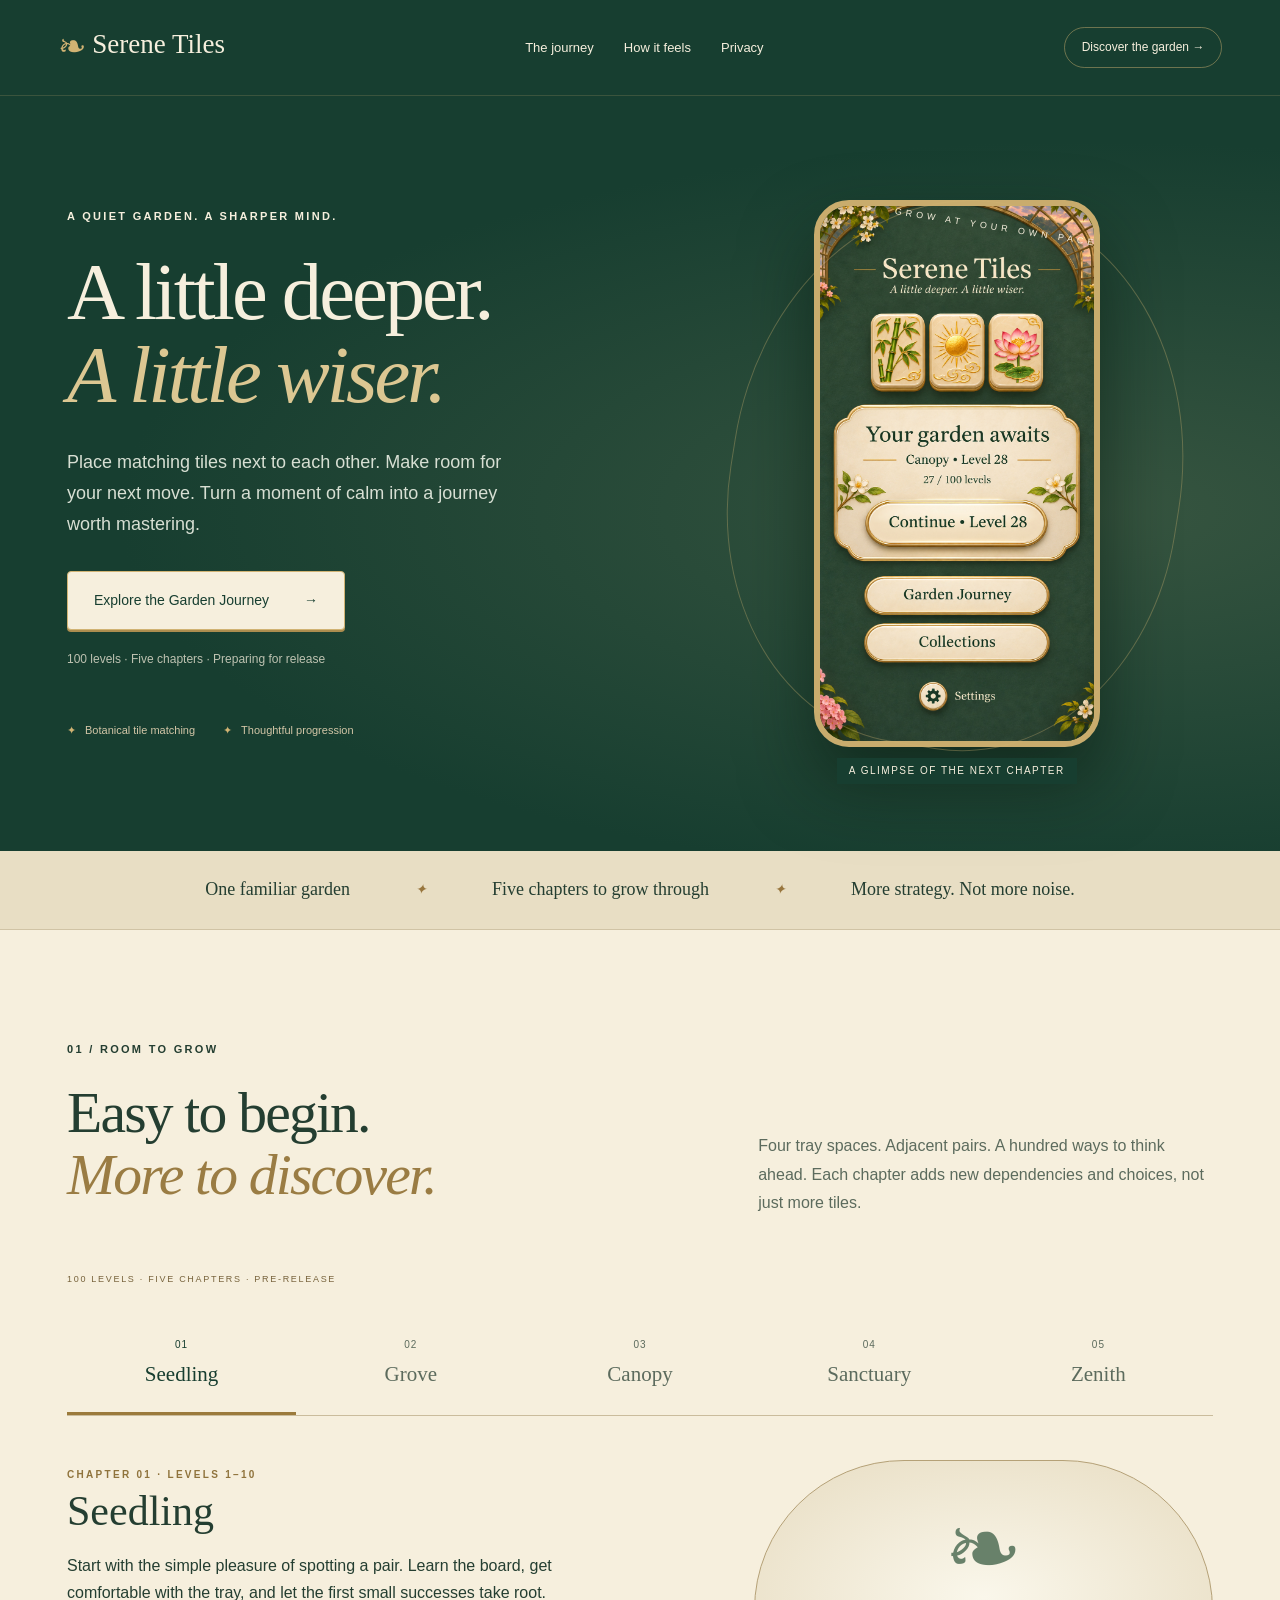
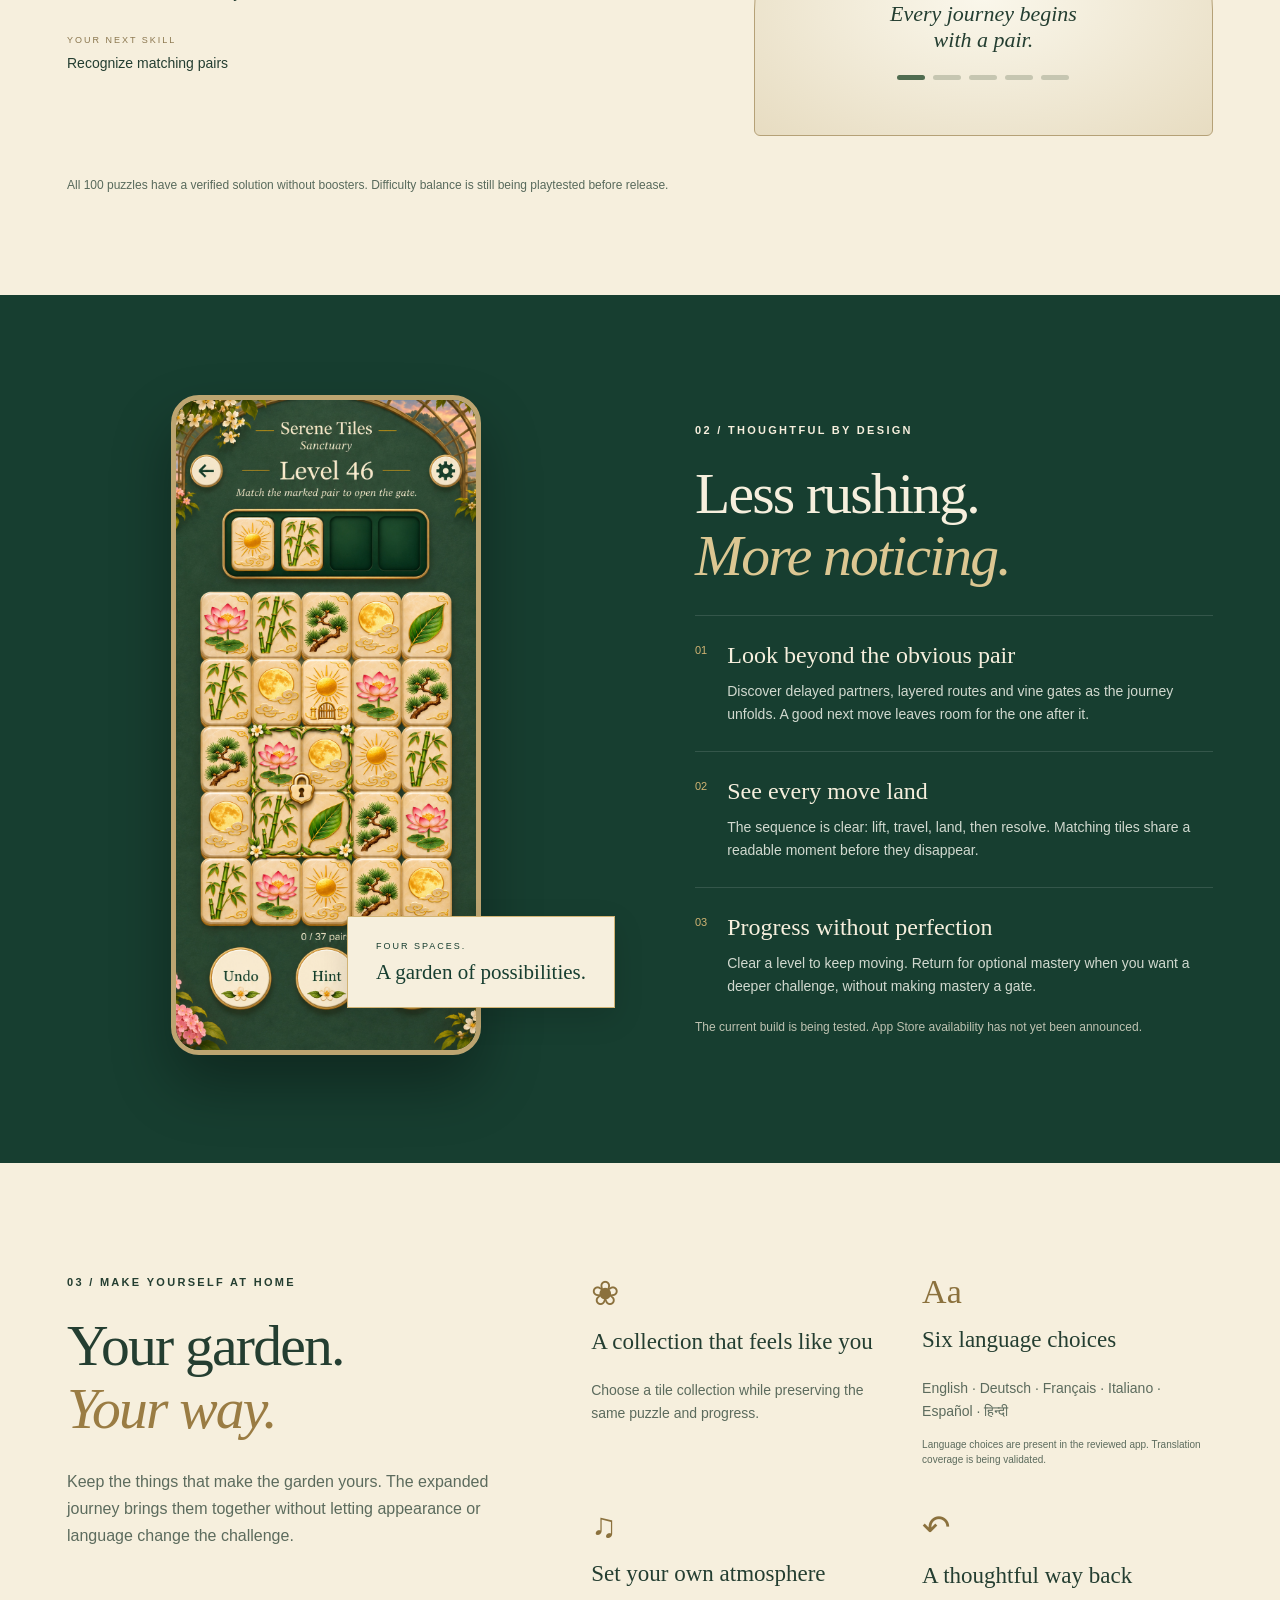
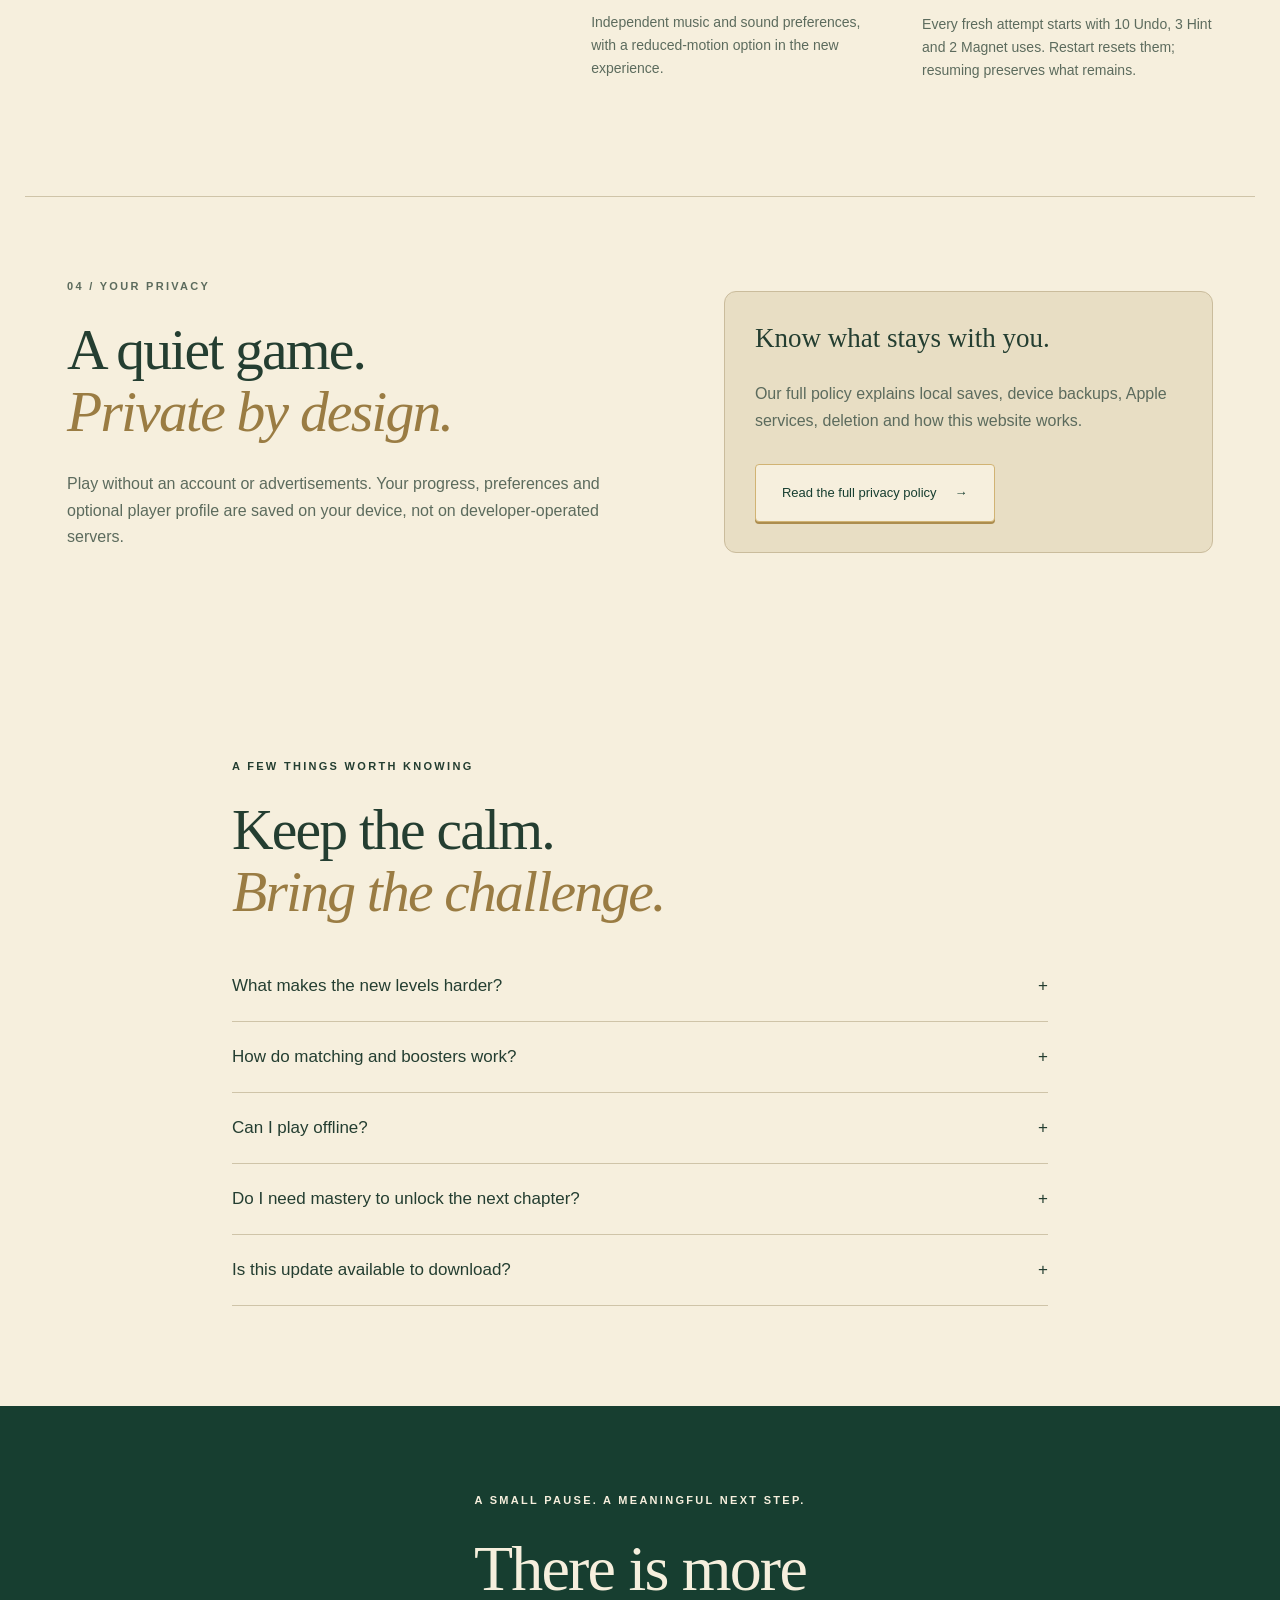
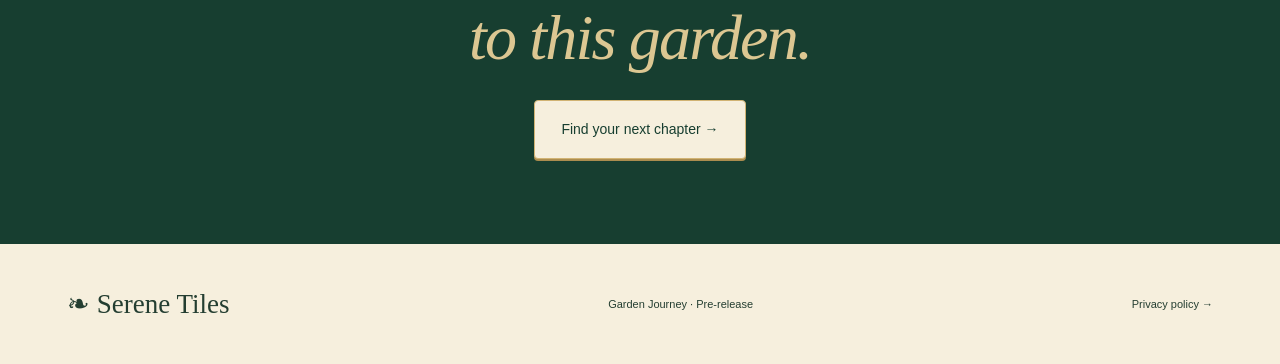
==== index.html @ 537b2bce "Add Serene Tiles website and privacy policy" ====
<!doctype html><html lang="en"><head><meta charset="utf-8"><meta name="viewport" content="width=device-width, initial-scale=1"><meta name="description" content="Explore Serene Tiles: botanical pair matching and a deeper five-chapter Garden Journey."><title>Serene Tiles | A little deeper. A little wiser.</title><link rel="stylesheet" href="style.css"></head><body>
<header><a class="brand" href="#home"><span class="mark">❧</span> Serene Tiles</a><nav aria-label="Main navigation"><a href="#journey">The journey</a><a href="#experience">How it feels</a><a href="privacy/index.html">Privacy</a></nav><a class="small-button" href="#journey">Discover the garden →</a></header>
<main><section class="hero wrap" id="home"><div class="hero-copy"><p class="eyebrow">A quiet garden. A sharper mind.</p><h1>A little deeper.<br><em>A little wiser.</em></h1><p class="lead">Place matching tiles next to each other. Make room for your next move. Turn a moment of calm into a journey worth mastering.</p><a class="button" href="#journey">Explore the Garden Journey <span>→</span></a><p class="fine">100 levels · Five chapters · Preparing for release</p><div class="hero-notes"><span>Botanical tile matching</span><span>Thoughtful progression</span></div></div><div class="hero-art"><div class="orbit">GROW AT YOUR OWN PACE</div><img src="screens/01-home.jpg" alt="Approved Serene Tiles home design, with ivory botanical tiles against a green greenhouse" width="898" height="1751"><span class="image-label">A glimpse of the next chapter</span></div></section>
<div class="ribbon"><span>One familiar garden</span><i>✦</i><span>Five chapters to grow through</span><i>✦</i><span>More strategy. Not more noise.</span></div>
<section class="wrap journey" id="journey"><div class="section-head"><div><p class="eyebrow">01 / Room to grow</p><h2>Easy to begin.<br><em>More to discover.</em></h2></div><p>Four tray spaces. Adjacent pairs. A hundred ways to think ahead. Each chapter adds new dependencies and choices, not just more tiles.</p></div><p class="status">100 LEVELS · FIVE CHAPTERS · PRE-RELEASE</p><div class="chapter-tabs" role="tablist" aria-label="Difficulty chapters"></div><div class="chapter-panel" role="tabpanel" id="chapter-panel" tabindex="0"><div><span id="chapter-range" class="eyebrow"></span><h3 id="chapter-name"></h3><p id="chapter-description"></p><div class="skill"><span>YOUR NEXT SKILL</span><strong id="chapter-skill"></strong></div></div><div class="chapter-art"><span class="chapter-symbol" aria-hidden="true">❧</span><span id="chapter-note"></span><div class="difficulty" aria-label="Relative challenge"></div></div></div><p class="fine dark">All 100 puzzles have a verified solution without boosters. Difficulty balance is still being playtested before release.</p></section>
<section class="experience" id="experience"><div class="wrap experience-grid"><div class="phone-pair"><img src="screens/05-board.jpg" alt="Approved strategic board concept showing vine gates and a four-space tray" loading="lazy"><div class="floating-note"><span>FOUR SPACES.</span><strong>A garden of possibilities.</strong></div></div><div><p class="eyebrow">02 / Thoughtful by design</p><h2>Less rushing.<br><em>More noticing.</em></h2><div class="feature"><span>01</span><div><h3>Look beyond the obvious pair</h3><p>Discover delayed partners, layered routes and vine gates as the journey unfolds. A good next move leaves room for the one after it.</p></div></div><div class="feature"><span>02</span><div><h3>See every move land</h3><p>The sequence is clear: lift, travel, land, then resolve. Matching tiles share a readable moment before they disappear.</p></div></div><div class="feature"><span>03</span><div><h3>Progress without perfection</h3><p>Clear a level to keep moving. Return for optional mastery when you want a deeper challenge, without making mastery a gate.</p></div></div><p class="fine">The current build is being tested. App Store availability has not yet been announced.</p></div></div></section>
<section class="wrap comforts"><div><p class="eyebrow">03 / Make yourself at home</p><h2>Your garden.<br><em>Your way.</em></h2><p class="lead">Keep the things that make the garden yours. The expanded journey brings them together without letting appearance or language change the challenge.</p></div><div class="comfort-grid"><article><span class="icon">❀</span><h3>A collection that feels like you</h3><p>Choose a tile collection while preserving the same puzzle and progress.</p></article><article><span class="icon">Aa</span><h3>Six language choices</h3><p>English · Deutsch · Français · Italiano · Español · हिन्दी</p><small>Language choices are present in the reviewed app. Translation coverage is being validated.</small></article><article><span class="icon">♫</span><h3>Set your own atmosphere</h3><p>Independent music and sound preferences, with a reduced-motion option in the new experience.</p></article><article><span class="icon">↶</span><h3>A thoughtful way back</h3><p>Every fresh attempt starts with 10 Undo, 3 Hint and 2 Magnet uses. Restart resets them; resuming preserves what remains.</p></article></div></section>
<section class="privacy-preview wrap" id="privacy"><div><p class="eyebrow">04 / Your privacy</p><h2>A quiet game.<br><em>Private by design.</em></h2><p>Play without an account or advertisements. Your progress, preferences and optional player profile are saved on your device, not on developer-operated servers.</p></div><div class="privacy-card"><h3>Know what stays with you.</h3><p>Our full policy explains local saves, device backups, Apple services, deletion and how this website works.</p><a class="button" href="privacy/index.html">Read the full privacy policy <span aria-hidden="true">→</span></a></div></section>
<section class="wrap questions"><p class="eyebrow">A few things worth knowing</p><h2>Keep the calm.<br><em>Bring the challenge.</em></h2><details><summary>What makes the new levels harder?</summary><p>Later chapters introduce delayed partners, route choices, tray pressure and explicit vine gates. Zenith combines familiar dependencies. The goal is meaningful decisions, not simply a bigger board.</p></details><details><summary>How do matching and boosters work?</summary><p>Tiles enter the tray in order. Only adjacent matching tiles clear: A–B–A stays, while A–B–A–A clears the last pair. Four unmatched tiles fill the tray and end the attempt. Hint and Magnet work with the newest tray tile. Fresh attempts reset your booster allowances.</p></details><details><summary>Can I play offline?</summary><p>Core gameplay works offline. There is no login, advertising, in-app purchasing or developer-operated cloud sync in the current build. Progress and preferences stay on your device. Read our <a href="privacy/index.html">privacy policy</a> for details, including device backups and Apple services.</p></details><details><summary>Do I need mastery to unlock the next chapter?</summary><p>No. Clearing a level advances your journey. Mastery is an optional reason to replay.</p></details><details><summary>Is this update available to download?</summary><p>Serene Tiles is currently being prepared and tested for release. It does not announce a release or provide an App Store download.</p></details></section>
<section class="closing"><p class="eyebrow">A small pause. A meaningful next step.</p><h2>There is more<br><em>to this garden.</em></h2><a class="button" href="#journey">Find your next chapter →</a></section></main><footer class="wrap"><a class="brand" href="#home">❧ Serene Tiles</a><p>Garden Journey · Pre-release</p><a href="privacy/index.html">Privacy policy →</a></footer><script src="app.js"></script></body></html>
---- style.css ----
:root{--pine:#173e30;--deep:#102c23;--cream:#f6efdd;--gold:#d1b373;--ink:#243e31;--muted:#5c6b5d}*{box-sizing:border-box}html{scroll-behavior:smooth;scroll-padding-top:85px}body{margin:0;background:var(--cream);color:var(--ink);font-family:Arial,sans-serif;font-size:16px;line-height:1.65}h1,h2,h3,p{margin-top:0}h1,h2,h3,.brand{font-family:Georgia,serif;font-weight:400}h1{font-size:clamp(52px,6.3vw,90px);line-height:1.04;letter-spacing:-3px;margin-bottom:30px}h2{font-size:clamp(38px,4.5vw,62px);line-height:1.08;letter-spacing:-1.8px;margin-bottom:28px}h3{font-size:27px;line-height:1.2}em{font-weight:400;color:#9a7c43}a{color:inherit;text-decoration:none}button,a,summary{-webkit-tap-highlight-color:transparent}button{font:inherit;cursor:pointer}button:focus-visible,a:focus-visible,summary:focus-visible{outline:3px solid #bd8530;outline-offset:5px}.wrap{max-width:1230px;margin:auto;padding-left:42px;padding-right:42px}header{height:96px;display:flex;align-items:center;justify-content:space-between;padding:0 4.5%;background:var(--pine);color:var(--cream);border-bottom:1px solid #d1b37330;gap:25px}.brand{font-size:27px;white-space:nowrap}.mark{color:var(--gold);font-size:34px;vertical-align:middle}nav{display:flex;gap:30px;font-size:13px}nav a:hover{text-decoration:underline;text-underline-offset:7px}.small-button{font-size:12px;border:1px solid #d1b37377;border-radius:30px;padding:10px 17px}.hero{display:grid;grid-template-columns:1.1fr 1fr;gap:70px;min-height:755px;padding-top:65px;padding-bottom:65px;color:var(--cream);max-width:none;background:radial-gradient(ellipse at 85% 55%,#375540,var(--pine) 63%);padding-left:max(42px,calc((100vw - 1146px)/2));padding-right:max(42px,calc((100vw - 1146px)/2))}.hero-copy{align-self:center}.hero em{color:#dcc792}.eyebrow{font-size:11px;text-transform:uppercase;font-weight:700;letter-spacing:2.3px;margin-bottom:24px}.lead{font-size:18px;line-height:1.7;max-width:440px;color:#d7dfd3}.button{display:inline-flex;align-items:center;justify-content:space-between;gap:35px;background:var(--cream);color:var(--pine);padding:17px 26px;border:1px solid var(--gold);border-radius:4px;box-shadow:0 2px 0 #ac8d4f;font-size:14px;margin-top:14px}.button:hover{background:#fff9e9;transform:translateY(-1px)}.fine{font-size:12px;opacity:.75;margin:20px 0 0;line-height:1.6}.hero-notes{display:flex;gap:28px;margin-top:52px;font-size:11px;color:#d3c6a7}.hero-notes span:before{content:'✦';padding-right:9px;color:var(--gold)}.hero-art{position:relative;display:flex;align-items:center;justify-content:center}.hero-art img{display:block;width:286px;height:auto;border-radius:35px;box-shadow:0 35px 70px #07180e90;border:6px solid #c9ac6d}.orbit{position:absolute;border:1px solid #d1b37355;width:450px;height:550px;border-radius:50% 50% 45% 45%;font-size:9px;letter-spacing:4px;text-align:center;padding-top:17px;transform:rotate(9deg)}.image-label{position:absolute;bottom:2px;font-size:10px;letter-spacing:1.5px;text-transform:uppercase;background:var(--pine);padding:5px 12px}.ribbon{display:flex;align-items:center;justify-content:center;gap:65px;padding:24px;background:#e8dec4;border-bottom:1px solid #d0c3a5;font-family:Georgia,serif;font-size:18px}.ribbon i{color:#98763e;font-size:14px}.journey,.comforts,.questions{padding-top:110px;padding-bottom:100px}.section-head{display:grid;grid-template-columns:1.3fr 1fr;gap:100px;align-items:end;margin-bottom:38px}.section-head p:last-child{color:var(--muted);font-size:16px;line-height:1.8}.status{font-size:9px;letter-spacing:1.7px;color:#77633c}.chapter-tabs{display:grid;grid-template-columns:repeat(5,1fr);gap:0;border-bottom:1px solid #cabc9c;margin-top:32px}.chapter-tabs button{border:none;border-bottom:3px solid transparent;background:transparent;color:var(--muted);padding:20px 5px;font-family:Georgia,serif;font-size:21px}.chapter-tabs button[aria-selected=true]{border-bottom-color:#9b7a3b;color:var(--pine)}.chapter-tabs button small{display:block;font:10px Arial;letter-spacing:1px;margin-bottom:7px}.chapter-panel{padding:44px 0 20px;display:grid;grid-template-columns:1.3fr 1fr;gap:90px;min-height:340px}.chapter-panel h3{font-size:42px;margin-bottom:17px}.chapter-panel p{max-width:510px}.chapter-panel .eyebrow{font-size:10px;color:#8f733c}.skill{display:flex;flex-direction:column;gap:4px;margin-top:27px}.skill span{font-size:9px;letter-spacing:2px;color:#8b774f}.skill strong{font-size:14px;font-weight:400}.chapter-art{border:1px solid #b5a177;border-radius:150px 150px 6px 6px;text-align:center;padding:12px 35px 30px;background:radial-gradient(#faf7eb,#e7dcc1);display:flex;flex-direction:column;align-items:center;justify-content:center}.chapter-symbol{font-size:94px;line-height:1.1;color:#68816a}.chapter-art>span:last-of-type{font:italic 22px Georgia;max-width:230px}.difficulty{display:flex;gap:8px;margin-top:22px}.difficulty i{width:28px;height:5px;background:#c6c6b1;border-radius:3px}.difficulty i.on{background:#506c50}.experience{background:var(--pine);color:var(--cream);padding:100px 0}.experience-grid{display:grid;grid-template-columns:1fr 1fr;gap:110px;align-items:center}.experience em{color:#dcc792}.phone-pair{position:relative;text-align:center}.phone-pair img{width:310px;max-width:80%;border-radius:28px;border:5px solid #bda571;box-shadow:0 30px 60px #0005}.floating-note{position:absolute;bottom:55px;right:-30px;padding:22px 28px;text-align:left;background:var(--cream);color:var(--pine);box-shadow:0 10px 30px #0002;border:1px solid var(--gold)}.floating-note span{display:block;font-size:9px;letter-spacing:2px}.floating-note strong{display:block;font:21px Georgia;margin-top:6px}.feature{display:flex;gap:20px;border-top:1px solid #ffffff20;padding-top:25px;margin-top:25px}.feature>span{color:var(--gold);font-size:11px}.feature h3{font-size:24px;margin-bottom:10px}.feature p{font-size:14px;color:#d1d9cf;margin:0}.comforts{display:grid;grid-template-columns:1fr 1.4fr;gap:80px}.comforts .lead{color:var(--muted);font-size:16px}.comfort-grid{display:grid;grid-template-columns:1fr 1fr;gap:40px}.icon{font:34px Georgia;color:#8b713d;display:block;margin-bottom:15px}.comfort-grid h3{font-size:23px}.comfort-grid p{font-size:14px;color:var(--muted)}.comfort-grid small{font-size:10px;line-height:1.5;display:block;color:var(--muted)}.screens{background:#eae2ce;padding:100px 0}.gallery{display:grid;grid-template-columns:repeat(4,1fr);gap:35px 25px}.screen{background:none;border:none;text-align:left;color:var(--ink);padding:0}.screen img{width:100%;border-radius:13px;border:1px solid #bda571;box-shadow:0 10px 18px #30402b15;transition:transform .2s}.screen:hover img{transform:translateY(-6px)}.screen span{display:block;font-size:12px;margin-top:14px}.screen small{font-size:9px;color:#86734a;letter-spacing:2px;display:block;margin-bottom:4px}.questions{max-width:900px}details{border-bottom:1px solid #cfc4a8;padding:21px 0}summary{cursor:pointer;font-size:17px;list-style:none;padding-right:30px;position:relative}summary:after{content:'+';position:absolute;right:0}details[open] summary:after{content:'−'}details p{font-size:14px;color:var(--muted);padding-top:17px;max-width:650px;margin-bottom:0}.closing{padding:85px 25px;text-align:center;background:var(--pine);color:var(--cream)}.closing em{color:#dcc792}.closing h2{font-size:64px}.closing .button{margin-top:0}footer{display:flex;align-items:center;justify-content:space-between;gap:20px;min-height:120px}footer p,footer>a:last-child{font-size:11px;margin:0}dialog{border:1px solid var(--gold);border-radius:15px;padding:18px 20px;background:var(--pine);color:var(--cream);max-width:95vw;max-height:94vh;text-align:center}dialog::backdrop{background:#07170ee8}dialog img{display:block;max-width:80vw;max-height:78vh;height:auto;margin:auto}dialog p{font-size:12px;margin:12px 0 0}.close{position:sticky;top:0;float:right;border:1px solid var(--gold);background:var(--cream);color:var(--pine);border-radius:50%;font-size:24px;width:36px;height:36px;margin-left:10px}
@media(max-width:1000px){nav{gap:16px}.small-button{display:none}.hero{gap:30px}.orbit{width:340px}.hero-art img{width:260px}.section-head{gap:40px}.experience-grid{gap:60px}.comforts{gap:40px}.ribbon{gap:30px;font-size:15px}}@media(max-width:700px){header{height:78px;padding:0 22px}.brand{font-size:22px}nav a:not(:last-child){display:none}nav{font-size:11px}.wrap{padding-left:24px;padding-right:24px}.hero{grid-template-columns:1fr;padding:55px 24px 45px;gap:45px;text-align:center}.hero-copy .lead{margin-left:auto;margin-right:auto}.hero h1{letter-spacing:-1.8px}.hero .eyebrow{font-size:9px}.hero-notes{justify-content:center;margin-top:30px;gap:18px}.hero-art{padding-bottom:22px}.hero-art img{width:245px}.orbit{height:470px;width:310px}.image-label{bottom:0}.ribbon{gap:12px;padding:18px 15px;font-size:12px;text-align:center}.ribbon span:last-child,.ribbon i:last-of-type{display:none}.section-head,.chapter-panel,.experience-grid,.comforts{grid-template-columns:1fr;gap:20px}.journey,.comforts,.questions{padding-top:65px;padding-bottom:65px}.section-head{margin-bottom:25px}.section-head h2{margin-bottom:10px}.chapter-tabs button{font-size:14px;padding:15px 0}.chapter-tabs button small{font-size:8px}.status{font-size:8px}.chapter-panel{padding-top:28px}.chapter-art{border-radius:100px 100px 5px 5px;max-width:100%;padding:20px}.chapter-symbol{font-size:65px}.chapter-panel h3{font-size:36px}.experience{padding:65px 0}.experience-grid{gap:55px}.floating-note{right:0;bottom:40px;padding:17px}.comfort-grid{gap:28px 22px}.comfort-grid h3{font-size:21px}.screens{padding:65px 0}.gallery{grid-template-columns:repeat(2,1fr);gap:28px 18px}.screen span{font-size:11px}.closing h2{font-size:49px}footer{padding-top:30px;padding-bottom:30px;flex-direction:column;gap:12px}dialog{padding:12px}.close{float:none;display:block;margin:0 0 10px auto}dialog img{max-height:73vh}}
@media(prefers-reduced-motion:reduce){html{scroll-behavior:auto}*{transition:none!important}}

.privacy-preview{padding-top:80px;padding-bottom:80px;display:grid;grid-template-columns:1.2fr 1fr;gap:70px;border-top:1px solid #cfc4a8}.privacy-preview p{color:var(--muted)}.privacy-card{align-self:center;background:#e8dec4;border:1px solid #cabc9c;border-radius:12px;padding:30px}.privacy-card .button{font-size:13px;gap:18px}.phone-pair img{height:auto}@media(max-width:700px){.privacy-preview{grid-template-columns:1fr;gap:20px;padding-top:60px;padding-bottom:60px}.privacy-card{padding:24px}}
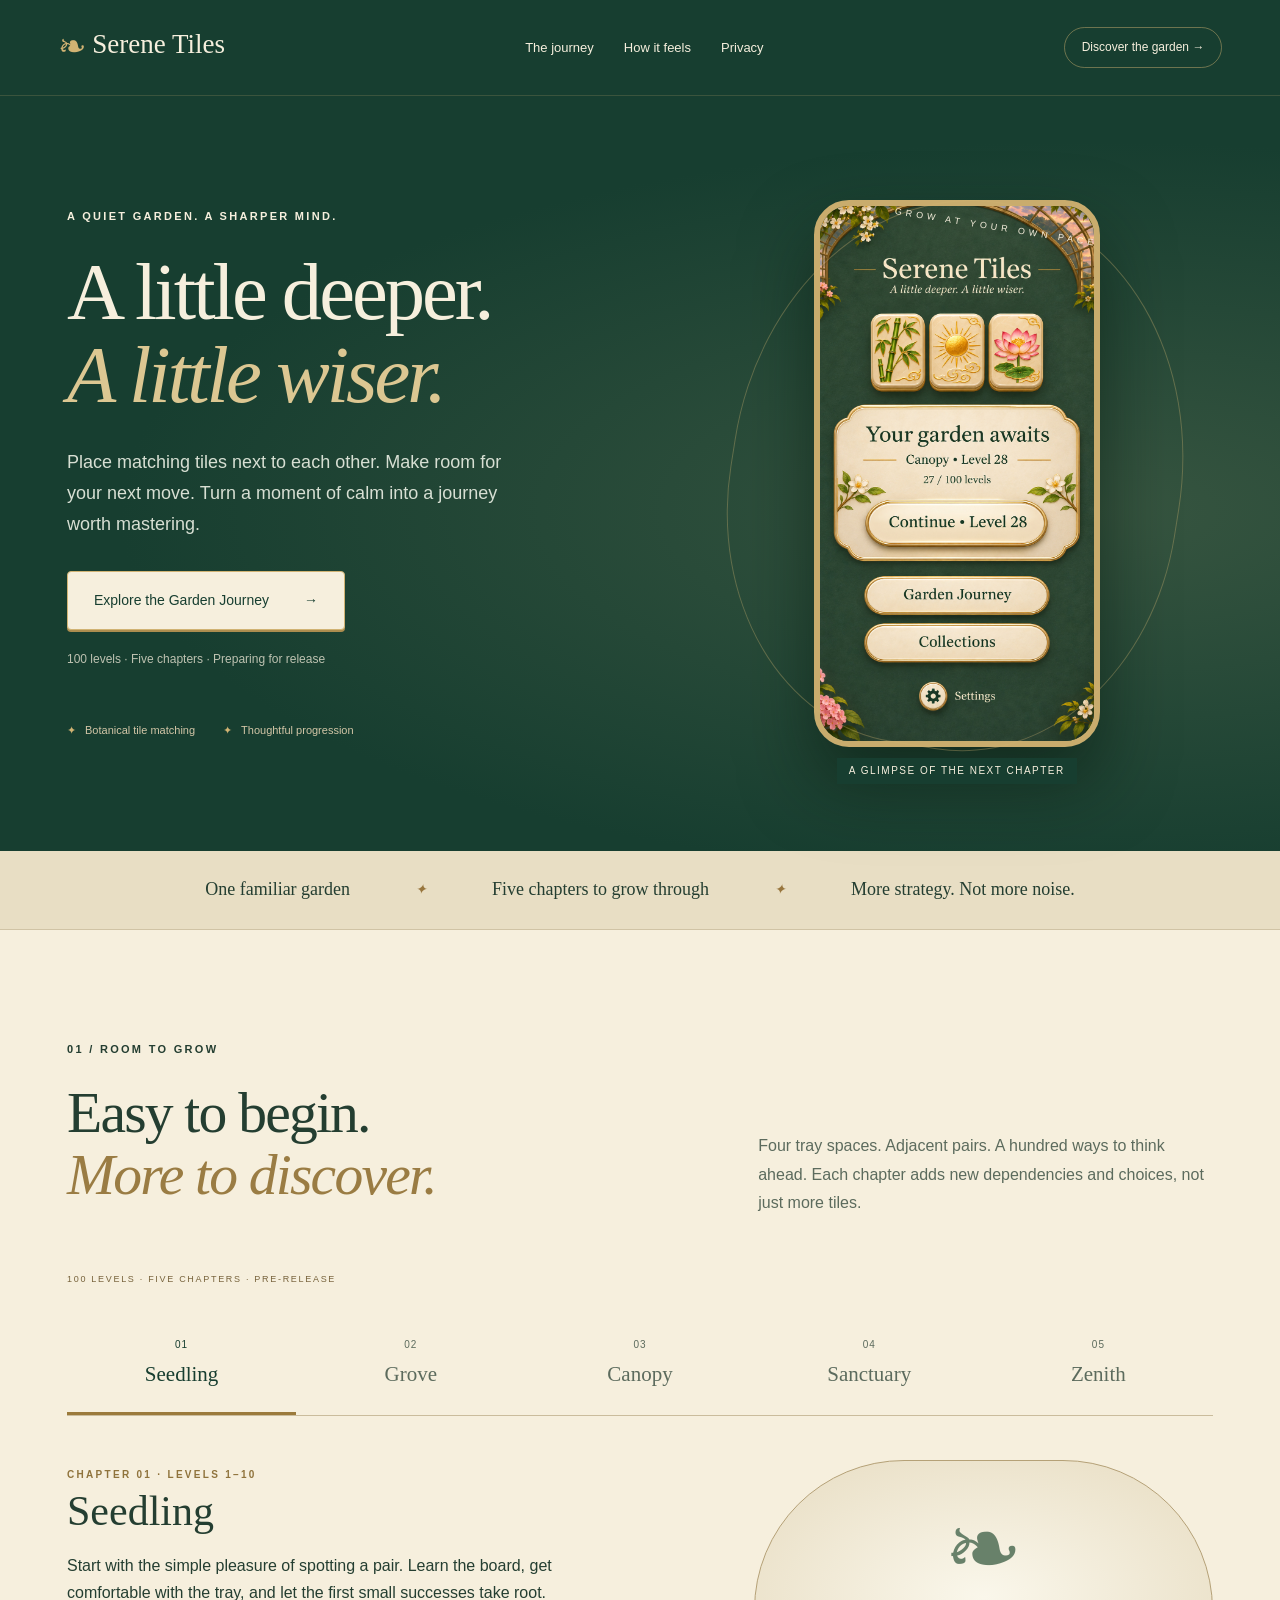
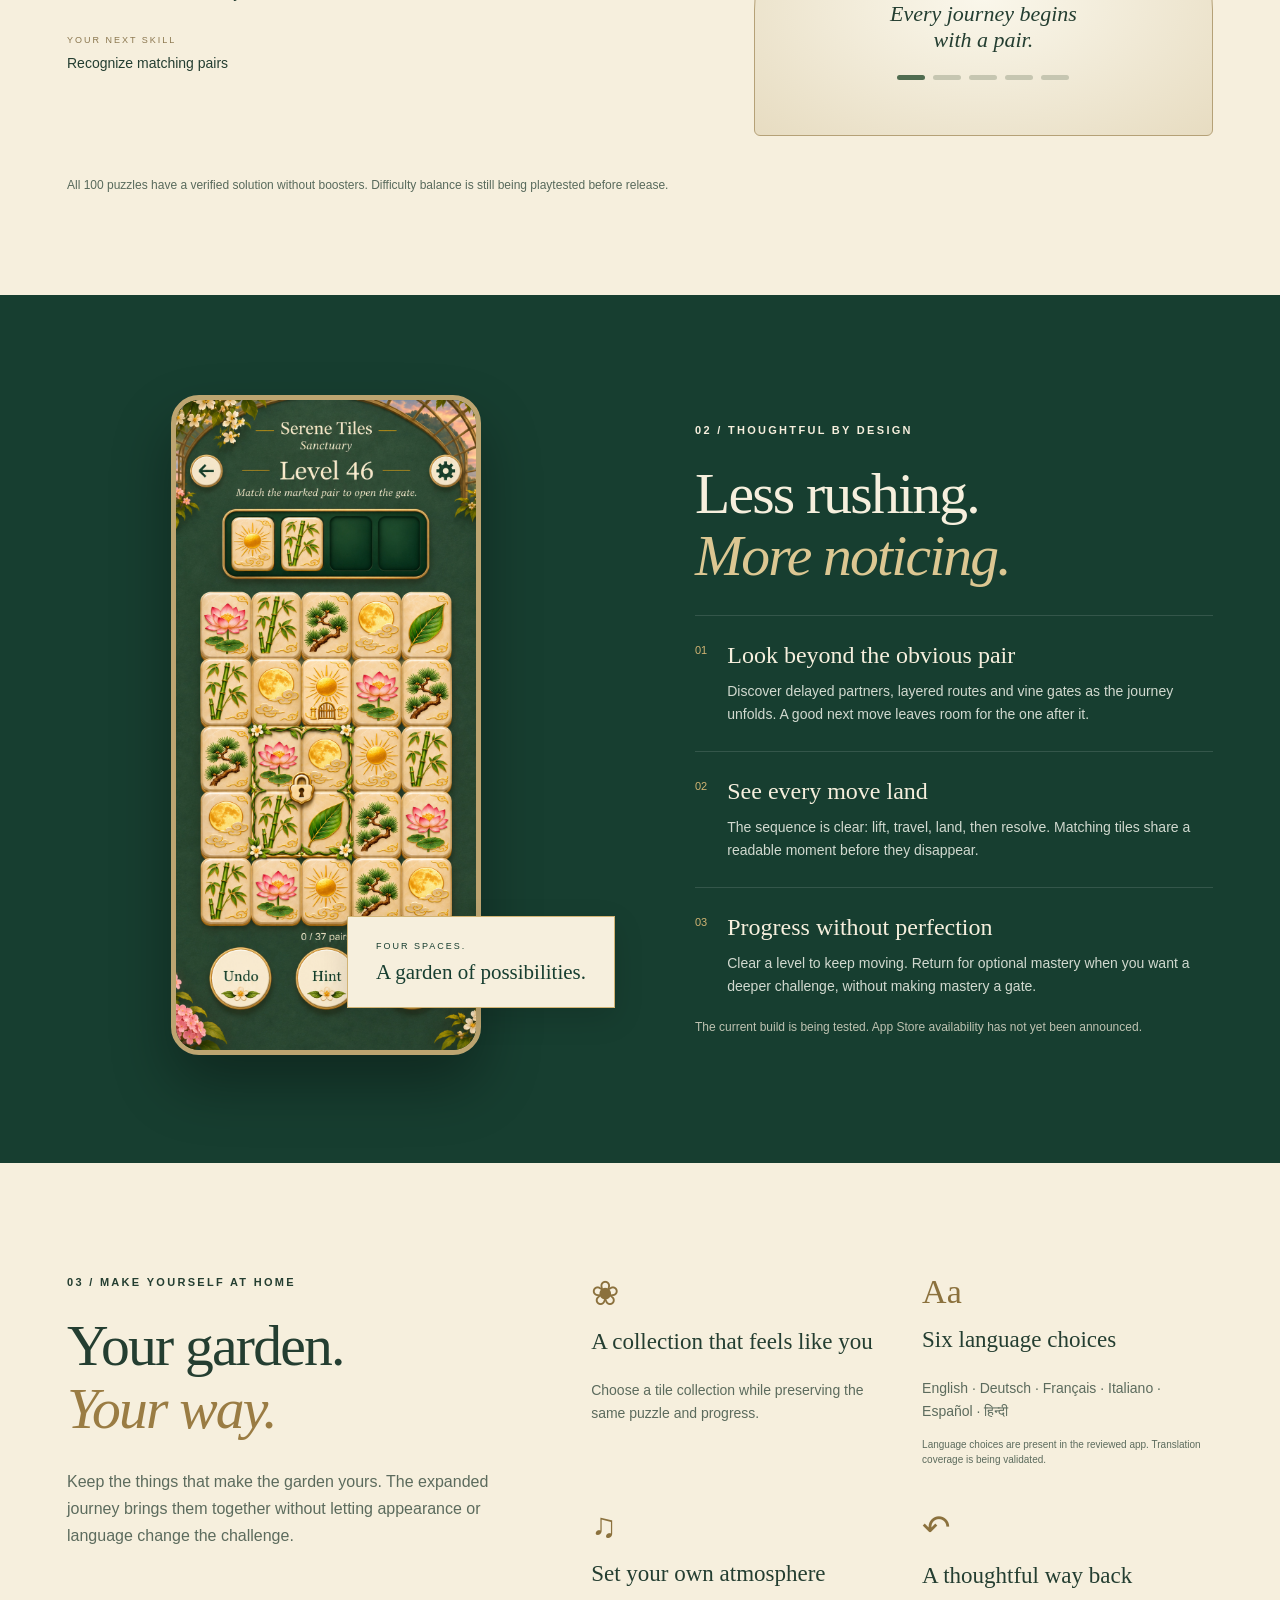
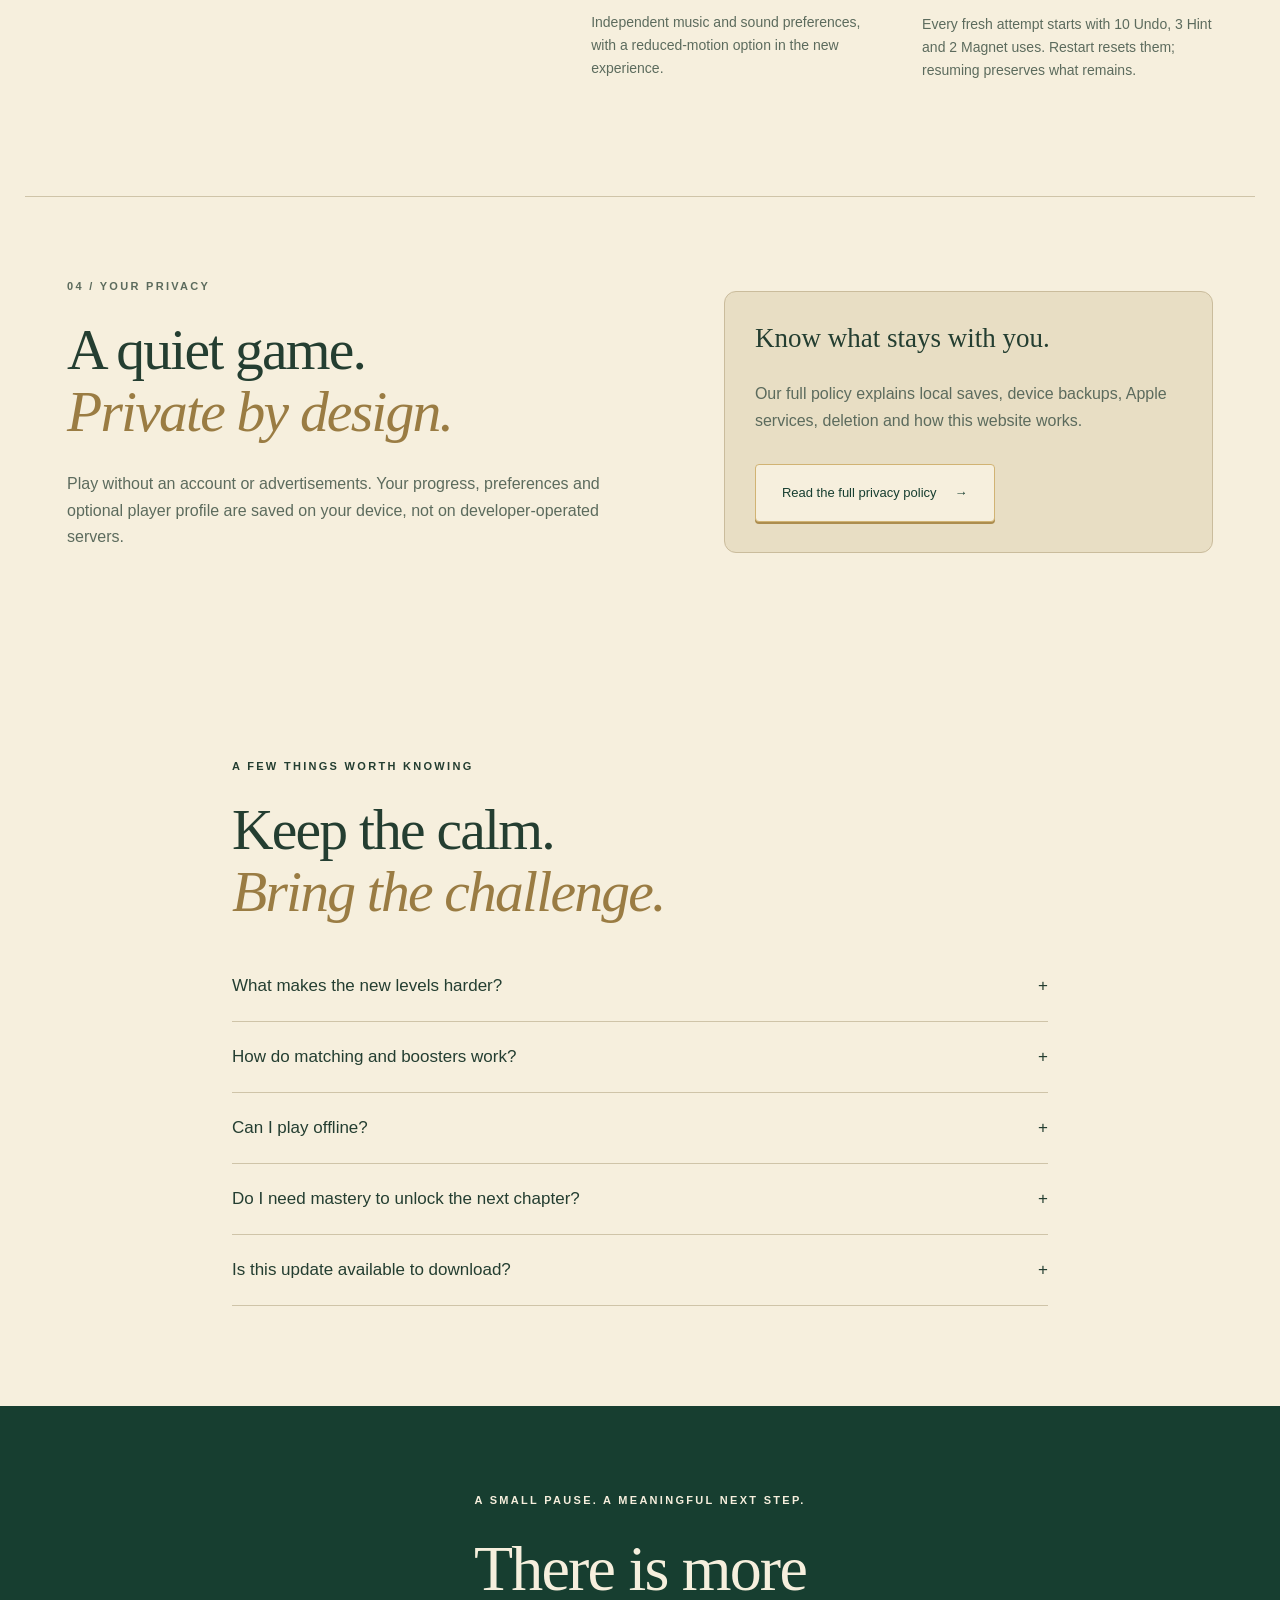
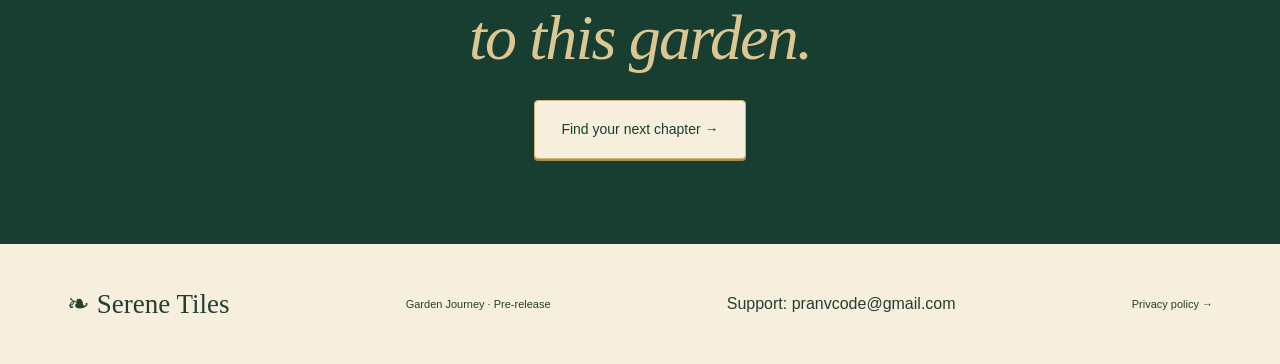
==== commit d216e763: "Add developer support contact" ====
--- a/index.html
+++ b/index.html
@@ -7,4 +7,4 @@
 <section class="wrap comforts"><div><p class="eyebrow">03 / Make yourself at home</p><h2>Your garden.<br><em>Your way.</em></h2><p class="lead">Keep the things that make the garden yours. The expanded journey brings them together without letting appearance or language change the challenge.</p></div><div class="comfort-grid"><article><span class="icon">❀</span><h3>A collection that feels like you</h3><p>Choose a tile collection while preserving the same puzzle and progress.</p></article><article><span class="icon">Aa</span><h3>Six language choices</h3><p>English · Deutsch · Français · Italiano · Español · हिन्दी</p><small>Language choices are present in the reviewed app. Translation coverage is being validated.</small></article><article><span class="icon">♫</span><h3>Set your own atmosphere</h3><p>Independent music and sound preferences, with a reduced-motion option in the new experience.</p></article><article><span class="icon">↶</span><h3>A thoughtful way back</h3><p>Every fresh attempt starts with 10 Undo, 3 Hint and 2 Magnet uses. Restart resets them; resuming preserves what remains.</p></article></div></section>
 <section class="privacy-preview wrap" id="privacy"><div><p class="eyebrow">04 / Your privacy</p><h2>A quiet game.<br><em>Private by design.</em></h2><p>Play without an account or advertisements. Your progress, preferences and optional player profile are saved on your device, not on developer-operated servers.</p></div><div class="privacy-card"><h3>Know what stays with you.</h3><p>Our full policy explains local saves, device backups, Apple services, deletion and how this website works.</p><a class="button" href="privacy/index.html">Read the full privacy policy <span aria-hidden="true">→</span></a></div></section>
 <section class="wrap questions"><p class="eyebrow">A few things worth knowing</p><h2>Keep the calm.<br><em>Bring the challenge.</em></h2><details><summary>What makes the new levels harder?</summary><p>Later chapters introduce delayed partners, route choices, tray pressure and explicit vine gates. Zenith combines familiar dependencies. The goal is meaningful decisions, not simply a bigger board.</p></details><details><summary>How do matching and boosters work?</summary><p>Tiles enter the tray in order. Only adjacent matching tiles clear: A–B–A stays, while A–B–A–A clears the last pair. Four unmatched tiles fill the tray and end the attempt. Hint and Magnet work with the newest tray tile. Fresh attempts reset your booster allowances.</p></details><details><summary>Can I play offline?</summary><p>Core gameplay works offline. There is no login, advertising, in-app purchasing or developer-operated cloud sync in the current build. Progress and preferences stay on your device. Read our <a href="privacy/index.html">privacy policy</a> for details, including device backups and Apple services.</p></details><details><summary>Do I need mastery to unlock the next chapter?</summary><p>No. Clearing a level advances your journey. Mastery is an optional reason to replay.</p></details><details><summary>Is this update available to download?</summary><p>Serene Tiles is currently being prepared and tested for release. It does not announce a release or provide an App Store download.</p></details></section>
-<section class="closing"><p class="eyebrow">A small pause. A meaningful next step.</p><h2>There is more<br><em>to this garden.</em></h2><a class="button" href="#journey">Find your next chapter →</a></section></main><footer class="wrap"><a class="brand" href="#home">❧ Serene Tiles</a><p>Garden Journey · Pre-release</p><a href="privacy/index.html">Privacy policy →</a></footer><script src="app.js"></script></body></html>
+<section class="closing"><p class="eyebrow">A small pause. A meaningful next step.</p><h2>There is more<br><em>to this garden.</em></h2><a class="button" href="#journey">Find your next chapter →</a></section></main><footer class="wrap"><a class="brand" href="#home">❧ Serene Tiles</a><p>Garden Journey · Pre-release</p><a href="mailto:pranvcode@gmail.com">Support: pranvcode@gmail.com</a><a href="privacy/index.html">Privacy policy →</a></footer><script src="app.js"></script></body></html>
